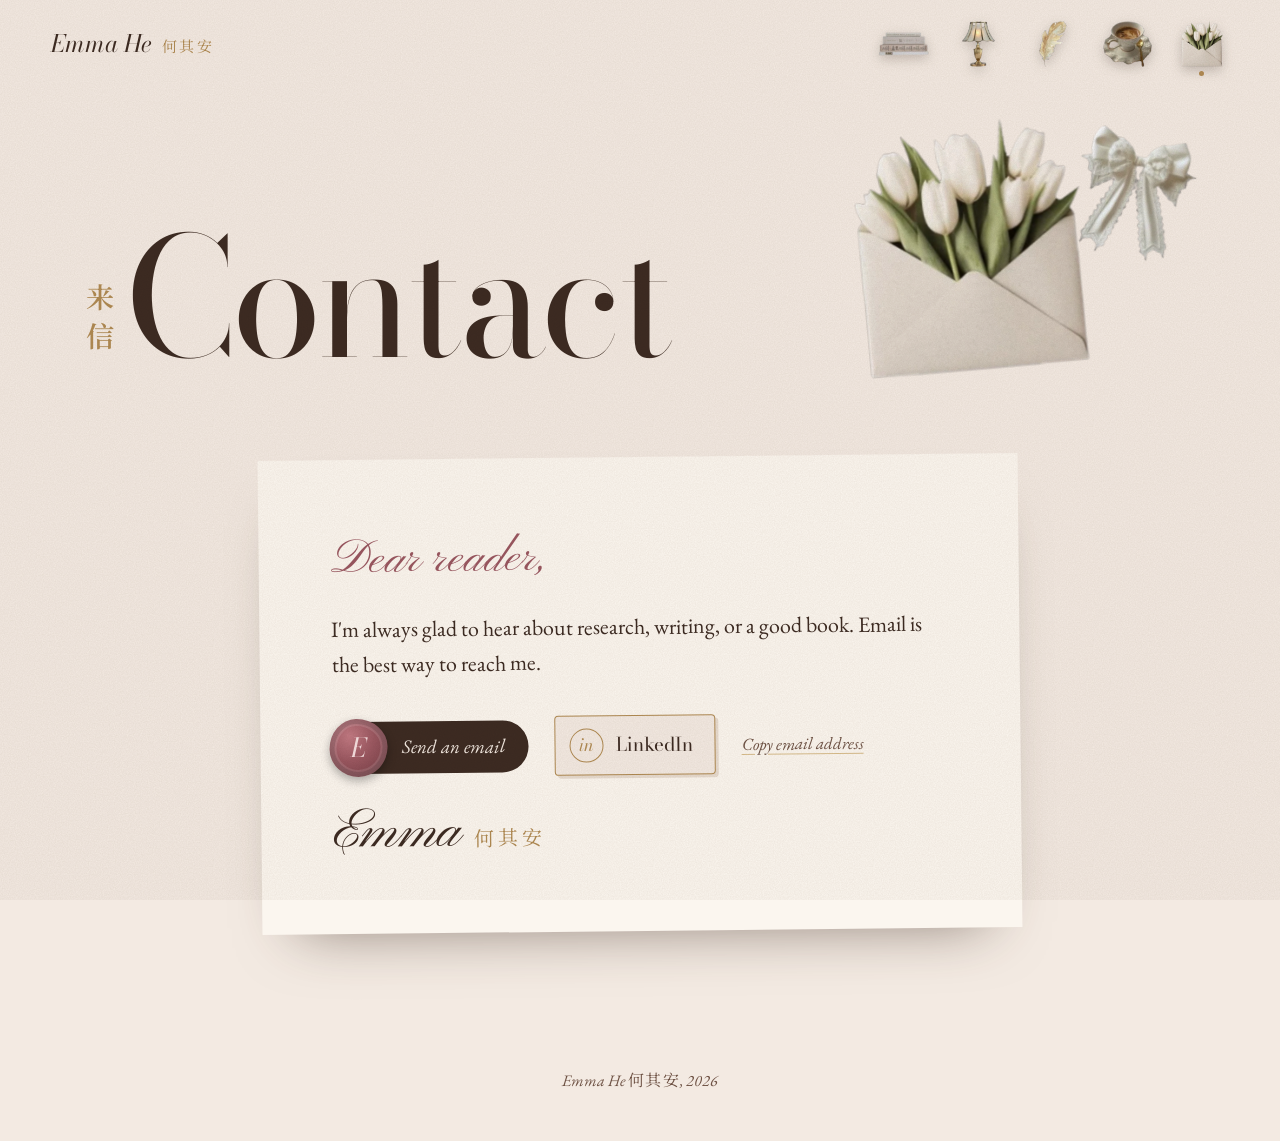
==== contact.html @ 2e572249 "Redesign site as an editorial issue with a built-in layout studio The cover is a still life of cut-o" ====
<!doctype html>
<html lang="en">
<head>
  <meta charset="utf-8">
  <meta name="viewport" content="width=device-width, initial-scale=1">
  <title>Contact, Emma He 何其安</title>
  <meta name="description" content="How to reach Emma He.">
  <link rel="icon" href="assets/favicon.svg" type="image/svg+xml">
  <link rel="preconnect" href="https://fonts.googleapis.com">
  <link rel="preconnect" href="https://fonts.gstatic.com" crossorigin>
  <link rel="stylesheet" href="https://fonts.googleapis.com/css2?family=Bodoni+Moda:ital,opsz,wght@0,6..96,400..700;1,6..96,400..700&family=EB+Garamond:ital,wght@0,400..600;1,400..600&family=Noto+Serif+SC:wght@400;600&family=Pinyon+Script&display=swap">
  <link rel="stylesheet" href="css/site.css">
</head>
<body data-page="contact">
  <div class="veil" aria-hidden="true"></div>
  <header class="spine"></header>
  <div class="masthead"><div id="stage"></div></div>
  
  <main class="sheet" id="content"></main>
  <footer class="site-foot"></footer>
  <script src="js/vendor/gsap.min.js"></script>
  <script src="js/vendor/SplitText.min.js"></script>
  <script src="js/vendor/DrawSVGPlugin.min.js"></script>
  <script src="js/store.js"></script>
  <script src="js/stage.js"></script>
  <script src="js/site.js"></script>
</body>
</html>
---- css/site.css ----
/* Emma He 何其安: site styles.
   Palette: velvet cocoa cover, pearl pages, with blush and sage borrowed
   from the pink-and-green references, and gilt for the fine details. */

:root {
  --velvet: #2b1e18;
  --velvet-2: #3a2a21;
  --walnut: #3d2b22;
  --cocoa: #6e5244;
  --pearl: #f3eae2;
  --paper: #fbf6ef;
  --linen: #e7dbcf;
  --blush: #e9cdc7;
  --rosewood: #9a5760;
  --sage: #c6c8a3;
  --olive: #5c5a34;
  --gilt: #b08a52;
  --gilt-soft: #d8bd8c;
  --on-dark: #f1e6da;

  --display: "Bodoni Moda", "Noto Serif SC", Didot, "Times New Roman", serif;
  --text: "EB Garamond", "Noto Serif SC", Garamond, Georgia, serif;
  --script: "Pinyon Script", "EB Garamond", cursive;
  --zh: "Noto Serif SC", "Songti SC", serif;

  --ease: cubic-bezier(0.22, 1, 0.36, 1);
  --gutter: clamp(16px, 4vw, 56px);
  --grain: url("data:image/svg+xml,%3Csvg xmlns='http://www.w3.org/2000/svg' width='220' height='220'%3E%3Cfilter id='n'%3E%3CfeTurbulence type='fractalNoise' baseFrequency='.85' numOctaves='3' stitchTiles='stitch'/%3E%3CfeColorMatrix values='0 0 0 0 .25 0 0 0 0 .17 0 0 0 0 .12 0 0 0 .55 0'/%3E%3C/filter%3E%3Crect width='100%25' height='100%25' filter='url(%23n)'/%3E%3C/svg%3E");
}

*,
*::before,
*::after {
  box-sizing: border-box;
}

html {
  -webkit-text-size-adjust: 100%;
}

body {
  margin: 0;
  background: var(--pearl);
  color: var(--walnut);
  font-family: var(--text);
  font-size: 19px;
  line-height: 1.6;
  overflow-x: clip;
  -webkit-font-smoothing: antialiased;
}

/* paper grain over everything */
body::after {
  content: "";
  position: fixed;
  inset: 0;
  background-image: var(--grain);
  opacity: 0.22;
  mix-blend-mode: multiply;
  pointer-events: none;
  z-index: 90;
}

a {
  color: inherit;
}

img {
  max-width: 100%;
}

:focus-visible {
  outline: 2px solid var(--gilt);
  outline-offset: 4px;
  border-radius: 4px;
}

.visually-hidden {
  position: absolute;
  width: 1px;
  height: 1px;
  overflow: hidden;
  clip-path: inset(50%);
  white-space: nowrap;
}

/* ---------- page veil (transitions between pages) ---------- */
.veil {
  position: fixed;
  inset: 0;
  z-index: 100;
  background: var(--pearl);
  pointer-events: none;
  animation: veil-lift 0.7s var(--ease) 0.05s both;
}

.page-cover .veil {
  background: var(--velvet);
}

.veil.is-leaving {
  animation: none;
  opacity: 1;
  transition: opacity 0.38s ease;
}

.veil.is-leaving.is-hidden {
  opacity: 0;
}

@keyframes veil-lift {
  from {
    opacity: 1;
  }
  to {
    opacity: 0;
  }
}

/* ---------- the stage (collage) ---------- */
.stage {
  position: relative;
  width: 100%;
  container-type: inline-size;
  font-family: var(--text);
  line-height: 1.6;
}

.stage .bd {
  position: absolute;
  inset: 0;
  pointer-events: none;
}

.stage .el {
  position: absolute;
  display: block;
  text-decoration: none;
  -webkit-tap-highlight-color: transparent;
}

.stage .el-inner {
  display: block;
  will-change: transform;
}

.stage .el img {
  display: block;
  width: 100%;
  height: auto;
  user-select: none;
  -webkit-user-drag: none;
  will-change: transform, filter;
}

.stage .el.is-link {
  cursor: pointer;
}

.stage .el.is-link:focus-visible {
  outline: none;
}

.stage .el.is-link:focus-visible img {
  outline: 1px dashed var(--gilt-soft);
  outline-offset: 6px;
}

/* cover backdrop */
.stage-cover {
  overflow: hidden;
}

.bd-cover .bd-issue {
  position: absolute;
  top: 3.6cqw;
  left: 5.6cqw;
  margin: 0;
  font-style: italic;
  font-size: 1.45cqw;
  color: var(--gilt-soft);
}

.bd-cover .bd-name {
  position: absolute;
  top: 5.2cqw;
  left: 4.4cqw;
  margin: 0;
  font-family: var(--display);
  font-style: italic;
  font-weight: 400;
  font-size: 18.5cqw;
  line-height: 0.92;
  letter-spacing: -0.025em;
  color: var(--on-dark);
  white-space: nowrap;
}

.bd-cover .bd-zh {
  position: absolute;
  top: 4.4cqw;
  right: 5cqw;
  margin: 0;
  writing-mode: vertical-rl;
  font-family: var(--zh);
  font-weight: 600;
  font-size: 4.6cqw;
  letter-spacing: 0.3em;
  color: var(--gilt);
}

.bd-cover .bd-tagline {
  position: absolute;
  left: 5.6cqw;
  bottom: 3.6cqw;
  width: 24cqw;
  margin: 0;
  font-style: italic;
  font-size: 1.55cqw;
  line-height: 1.45;
  color: var(--linen);
  opacity: 0.85;
}

/* on a phone the cover is small; the list below carries the words */
@container (max-width: 560px) {
  .bd-cover .bd-issue,
  .bd-cover .bd-tagline {
    display: none;
  }
}

/* inner-page masthead backdrop */
.bd-title .bd-heading {
  position: absolute;
  left: 6.4cqw;
  bottom: 3.4cqw;
  margin: 0;
  font-family: var(--display);
  font-weight: 400;
  line-height: 0.86;
  letter-spacing: -0.03em;
  color: var(--walnut);
  white-space: nowrap;
}

.bd-title .bd-zh {
  position: absolute;
  left: 2.2cqw;
  bottom: 4.2cqw;
  margin: 0;
  writing-mode: vertical-rl;
  font-family: var(--zh);
  font-weight: 600;
  font-size: 2.4cqw;
  letter-spacing: 0.35em;
  color: var(--gilt);
}

/* ---------- cover page ---------- */
.page-cover {
  background-color: var(--velvet);
  background-image: radial-gradient(ellipse at 50% 38%, var(--velvet-2), var(--velvet) 70%),
    repeating-linear-gradient(90deg, rgba(255, 240, 220, 0.018) 0 1px, transparent 1px 4px),
    repeating-linear-gradient(0deg, rgba(0, 0, 0, 0.05) 0 1px, transparent 1px 3px);
  background-blend-mode: normal, overlay, multiply;
  color: var(--on-dark);
  min-height: 100vh;
}

.page-cover::after {
  mix-blend-mode: soft-light;
  opacity: 0.5;
}

.cover {
  min-height: 100vh;
  min-height: 100svh;
  display: grid;
  place-items: center;
  padding: 2vh 0;
}

.cover-stage {
  width: min(100vw, 156vh);
}

.candle,
.vignette {
  position: fixed;
  inset: 0;
  pointer-events: none;
  z-index: 5;
}

.candle {
  background: radial-gradient(
    circle at var(--mx, 50%) var(--my, 45%),
    rgba(255, 210, 150, 0.16),
    rgba(255, 200, 140, 0.05) 16vmax,
    transparent 34vmax
  );
  mix-blend-mode: screen;
}

.vignette {
  background: radial-gradient(ellipse at center, transparent 55%, rgba(12, 7, 5, 0.6) 100%);
}

/* hover inscription under a cover object */
.tag {
  position: absolute;
  z-index: 20;
  pointer-events: none;
  transform: translateX(-50%);
  text-align: center;
  white-space: nowrap;
  color: var(--on-dark);
  visibility: hidden;
}

.tag.is-above {
  transform: translate(-50%, -100%);
}

.tag-flourish {
  display: block;
  width: 13cqw;
  height: 1.6cqw;
  margin: 0 auto -0.6cqw;
  overflow: visible;
}

.tag-flourish path {
  fill: none;
  stroke: var(--gilt-soft);
  stroke-width: 1.2;
  stroke-linecap: round;
}

.tag-name {
  display: block;
  font-family: var(--script);
  font-size: 3.7cqw;
  line-height: 1.3;
  padding: 0 1cqw;
}

.tag-hint {
  display: block;
  margin-top: -0.3cqw;
  font-style: italic;
  font-size: 1.2cqw;
  color: var(--gilt-soft);
}

.tag-spark {
  position: absolute;
  width: 1.2cqw;
  height: 1.2cqw;
  right: -0.4cqw;
  top: 0.2cqw;
  fill: var(--gilt-soft);
}

/* hover extras that belong to particular objects */
.fx-steam {
  position: absolute;
  left: 22%;
  bottom: 72%;
  width: 46%;
  height: 70%;
  overflow: visible;
  pointer-events: none;
}

.fx-steam path {
  opacity: 0;
  fill: none;
  stroke: rgba(255, 245, 230, 0.55);
  stroke-width: 3;
  stroke-linecap: round;
  filter: blur(1.5px);
}

.fx-glow {
  position: absolute;
  left: -40%;
  top: -30%;
  width: 180%;
  aspect-ratio: 1;
  border-radius: 50%;
  background: radial-gradient(circle, rgba(255, 214, 150, 0.5), rgba(255, 200, 130, 0.12) 35%, transparent 62%);
  mix-blend-mode: screen;
  opacity: 0;
  pointer-events: none;
}

/* small screens and touch: a plain list of the same objects */
.contents {
  display: none;
  width: 100%;
  padding: 0 var(--gutter) 40px;
  position: relative;
  z-index: 6;
}

.contents a {
  display: grid;
  grid-template-columns: 64px 1fr;
  align-items: center;
  gap: 16px;
  padding: 12px 0;
  border-top: 1px solid rgba(216, 189, 140, 0.25);
  text-decoration: none;
}

.contents a:last-child {
  border-bottom: 1px solid rgba(216, 189, 140, 0.25);
}

.contents img {
  width: 64px;
  height: 56px;
  object-fit: contain;
}

.contents .c-name {
  display: block;
  font-family: var(--script);
  font-size: 34px;
  line-height: 1.1;
}

.contents .c-hint {
  display: block;
  font-style: italic;
  font-size: 16px;
  color: var(--gilt-soft);
}

@media (max-width: 720px), (hover: none) {
  .contents {
    display: block;
  }
  .cover {
    place-items: start center;
    padding-top: 4vh;
  }
  .cover-stage .tag {
    display: none;
  }
}

/* ---------- inner pages ---------- */
.spine {
  display: flex;
  align-items: center;
  justify-content: space-between;
  gap: 16px;
  padding: 18px var(--gutter) 0;
  position: relative;
  z-index: 10;
}

.spine-home {
  display: flex;
  align-items: baseline;
  gap: 10px;
  text-decoration: none;
}

.spine-home .en {
  font-family: var(--display);
  font-style: italic;
  font-size: 24px;
}

.spine-home .zh {
  font-family: var(--zh);
  font-size: 15px;
  letter-spacing: 0.15em;
  color: var(--gilt);
}

.spine-nav {
  display: flex;
  align-items: flex-end;
  gap: clamp(6px, 1.6vw, 22px);
}

.spine-nav a {
  position: relative;
  display: grid;
  place-items: center;
  width: 54px;
  height: 52px;
  text-decoration: none;
}

.spine-nav img {
  max-width: 50px;
  max-height: 46px;
  object-fit: contain;
  filter: drop-shadow(0 4px 6px rgba(61, 43, 34, 0.25));
  transition: transform 0.45s var(--ease);
}

.spine-nav a:hover img,
.spine-nav a:focus-visible img {
  transform: translateY(-5px) rotate(-4deg) scale(1.08);
}

.spine-nav .lbl {
  position: absolute;
  top: 100%;
  left: 50%;
  translate: -50% 0;
  font-family: var(--script);
  font-size: 24px;
  line-height: 1;
  white-space: nowrap;
  color: var(--rosewood);
  clip-path: inset(0 100% 0 0);
  transition: clip-path 0.5s var(--ease);
  pointer-events: none;
}

.spine-nav a:hover .lbl,
.spine-nav a:focus-visible .lbl {
  clip-path: inset(0 0 0 0);
}

.spine-nav a[aria-current="page"]::after {
  content: "";
  position: absolute;
  bottom: -6px;
  width: 5px;
  height: 5px;
  border-radius: 50%;
  background: var(--gilt);
}

.masthead {
  max-width: 1500px;
  margin: 0 auto;
  padding: 0 var(--gutter);
}

.dek {
  max-width: 1100px;
  margin: 8px auto 0;
  padding: 0 var(--gutter);
  font-style: italic;
  font-size: 22px;
  color: var(--cocoa);
}

.sheet {
  max-width: 1100px;
  margin: 0 auto;
  padding: 48px var(--gutter) 96px;
}

.site-foot {
  padding: 40px var(--gutter) 48px;
  text-align: center;
  font-style: italic;
  font-size: 16px;
  color: var(--cocoa);
}

.site-foot .zh {
  font-family: var(--zh);
  font-style: normal;
  letter-spacing: 0.1em;
}

.page-cover .site-foot {
  display: none;
}

/* shared buttons */
.pill {
  display: inline-flex;
  align-items: center;
  gap: 10px;
  padding: 10px 22px 11px;
  border: 1px solid currentColor;
  border-radius: 999px;
  font: italic 17px/1 var(--text);
  color: var(--walnut);
  text-decoration: none;
  background: transparent;
  cursor: pointer;
  transition: background 0.3s, color 0.3s;
}

.pill:hover {
  background: var(--walnut);
  color: var(--pearl);
}

/* ---------- notes: a ring-bound diary ---------- */
.diary {
  display: grid;
  grid-template-columns: 230px minmax(0, 1fr);
  gap: clamp(24px, 5vw, 64px);
  align-items: start;
}

.diary-index {
  position: sticky;
  top: 24px;
  margin: 0;
  padding: 0;
  list-style: none;
}

.diary-index button {
  display: block;
  width: 100%;
  padding: 10px 0 12px 16px;
  border: 0;
  border-left: 1px solid var(--linen);
  background: none;
  text-align: left;
  font: inherit;
  color: var(--cocoa);
  cursor: pointer;
  transition: border-color 0.3s, color 0.3s;
}

.diary-index button[aria-current="true"] {
  border-left: 2px solid var(--gilt);
  color: var(--walnut);
}

.diary-index .d-date {
  display: block;
  font-family: var(--script);
  font-size: 24px;
  line-height: 1.1;
  color: var(--rosewood);
}

.diary-index .d-title {
  display: block;
  font-size: 17px;
  line-height: 1.3;
}

.diary-page {
  position: relative;
  padding: 72px clamp(24px, 6vw, 72px) 56px;
  background-color: var(--paper);
  border-radius: 6px;
  box-shadow: 0 1px 0 rgba(61, 43, 34, 0.06), 0 22px 44px -26px rgba(61, 43, 34, 0.45);
  transform-origin: 50% 0;
}

.rings {
  position: absolute;
  top: -22px;
  left: 6%;
  right: 6%;
  display: flex;
  justify-content: space-between;
  pointer-events: none;
}

.ring {
  position: relative;
  width: 14px;
  height: 48px;
}

.ring::before {
  content: "";
  position: absolute;
  left: 2px;
  bottom: 2px;
  width: 10px;
  height: 10px;
  border-radius: 50%;
  background: var(--velvet);
  opacity: 0.75;
}

.ring::after {
  content: "";
  position: absolute;
  inset: 0 0 6px;
  border-radius: 8px;
  border: 3px solid #cfc6bb;
  border-bottom-color: transparent;
  background: none;
  box-shadow: inset 1px 0 0 #fff, 1px 1px 2px rgba(61, 43, 34, 0.35);
}

.entry-date {
  margin: 0;
  font-family: var(--script);
  font-size: 34px;
  line-height: 1.2;
  color: var(--rosewood);
}

.entry-title {
  margin: 4px 0 4px;
  font-family: var(--display);
  font-weight: 400;
  font-size: clamp(32px, 4.4vw, 52px);
  line-height: 1.05;
  letter-spacing: -0.015em;
}

.entry-aside {
  margin: 0 0 28px;
  font-style: italic;
  color: var(--cocoa);
}

/* ruled paper: one rule per line of text */
.entry-body {
  max-width: 62ch;
  font-size: 20px;
  line-height: 1.65em;
  background-image: repeating-linear-gradient(
    to bottom,
    transparent 0 calc(1.65em - 1px),
    rgba(154, 87, 96, 0.16) calc(1.65em - 1px) 1.65em
  );
}

.entry-body p {
  margin: 0 0 1.65em;
}

.entry-nav {
  display: flex;
  justify-content: space-between;
  gap: 16px;
  margin-top: 16px;
}

.entry-nav button {
  border: 0;
  background: none;
  padding: 4px 0;
  font: italic 17px var(--text);
  color: var(--cocoa);
  cursor: pointer;
  text-decoration: underline;
  text-decoration-color: var(--gilt-soft);
  text-underline-offset: 4px;
}

.entry-nav button:disabled {
  visibility: hidden;
}

/* ---------- recs: a folder with tabs ---------- */
.folder-tabs {
  display: flex;
  gap: 6px;
  padding-left: clamp(8px, 3vw, 28px);
  overflow-x: auto;
  scrollbar-width: none;
}

.folder-tabs button {
  flex: none;
  display: flex;
  align-items: baseline;
  gap: 8px;
  padding: 12px 22px 14px;
  border: 0;
  border-radius: 16px 16px 0 0;
  background: var(--tab, var(--linen));
  font: 400 19px var(--display);
  color: var(--walnut);
  cursor: pointer;
  transform: translateY(6px);
  filter: saturate(0.7) brightness(0.96);
  transition: transform 0.35s var(--ease), filter 0.35s;
}

.folder-tabs button .zh {
  font-family: var(--zh);
  font-size: 14px;
  color: var(--rosewood);
}

.folder-tabs button[aria-selected="true"] {
  transform: none;
  filter: none;
}

.folder-panel {
  position: relative;
  padding: clamp(24px, 5vw, 56px);
  border-radius: 0 18px 18px 18px;
  background: var(--tab, var(--linen));
  min-height: 420px;
}

.tab-books {
  --tab: var(--blush);
}
.tab-music {
  --tab: var(--sage);
}
.tab-reads {
  --tab: var(--linen);
}
.tab-restaurants {
  --tab: #dcc3b5;
}

/* books: spines on a shelf */
.shelf {
  display: flex;
  align-items: flex-end;
  gap: 5px;
  min-height: 330px;
  padding: 0 4%;
  border-bottom: 14px solid var(--walnut);
  overflow-x: auto;
  scrollbar-width: thin;
}

.book {
  flex: none;
  width: var(--w, 58px);
  height: var(--h, 260px);
  padding: 16px 0;
  border: 0;
  border-radius: 3px 3px 0 0;
  background: var(--c, var(--walnut));
  color: var(--t, var(--pearl));
  writing-mode: vertical-rl;
  font: 400 17px/1.1 var(--display);
  text-align: start;
  cursor: pointer;
  box-shadow: inset 4px 0 0 rgba(255, 255, 255, 0.12), inset -6px 0 10px rgba(0, 0, 0, 0.16);
  transition: transform 0.45s var(--ease);
  overflow: hidden;
}

.book:hover,
.book[aria-pressed="true"] {
  transform: translateY(-22px);
}

.book .bk-author {
  font-family: var(--text);
  font-style: italic;
  font-size: 13px;
  opacity: 0.8;
  margin-top: 12px;
}

.book-card {
  margin-top: 32px;
  max-width: 640px;
}

.book-card h3,
.rec-title {
  margin: 0;
  font: 400 clamp(26px, 3vw, 34px) / 1.1 var(--display);
}

.byline {
  margin: 4px 0 12px;
  font-style: italic;
  color: var(--cocoa);
}

/* music: a record and its tracklist */
.record {
  display: grid;
  grid-template-columns: minmax(180px, 300px) 1fr;
  gap: clamp(24px, 5vw, 64px);
  align-items: center;
}

.vinyl {
  aspect-ratio: 1;
  border-radius: 50%;
  background: radial-gradient(circle, var(--rosewood) 0 16%, #1b1310 16.5% 17.5%, transparent 18%),
    repeating-radial-gradient(circle, #241914 0 2px, #2e211b 2px 4px);
  box-shadow: 0 20px 40px -20px rgba(0, 0, 0, 0.6);
  position: relative;
}

.vinyl::before {
  content: "何";
  position: absolute;
  inset: 0;
  display: grid;
  place-items: center;
  font-family: var(--zh);
  font-size: clamp(16px, 2vw, 22px);
  color: var(--pearl);
}

.vinyl::after {
  content: "";
  position: absolute;
  inset: 0;
  border-radius: 50%;
  background: conic-gradient(from 30deg, transparent 0 10%, rgba(255, 255, 255, 0.1) 14%, transparent 20% 60%, rgba(255, 255, 255, 0.08) 64%, transparent 70%);
}

.vinyl.is-spinning {
  animation: spin 3.2s linear infinite;
}

@keyframes spin {
  to {
    rotate: 360deg;
  }
}

.tracks {
  margin: 0;
  padding: 0;
  list-style: none;
  counter-reset: track;
}

.tracks li {
  counter-increment: track;
  display: grid;
  grid-template-columns: 40px 1fr;
  gap: 4px 12px;
  padding: 16px 0;
  border-top: 1px solid rgba(61, 43, 34, 0.18);
}

.tracks li::before {
  content: counter(track);
  font-style: italic;
  color: var(--olive);
  padding-top: 4px;
}

.tracks .t-title {
  font: 400 24px/1.15 var(--display);
}

.tracks .t-artist {
  font-style: italic;
  color: var(--cocoa);
}

.tracks .t-note {
  grid-column: 2;
  font-size: 17px;
}

/* online reads: clippings */
.clippings {
  display: grid;
  grid-template-columns: repeat(auto-fill, minmax(260px, 1fr));
  gap: 36px 28px;
  padding-top: 12px;
}

.clip {
  position: relative;
  display: block;
  padding: 30px 26px 26px;
  background: var(--paper);
  box-shadow: 0 16px 30px -22px rgba(61, 43, 34, 0.6);
  text-decoration: none;
  transform: rotate(var(--r, -1deg));
  transition: transform 0.45s var(--ease);
}

.clip::before {
  content: "";
  position: absolute;
  top: -12px;
  left: 50%;
  width: 92px;
  height: 26px;
  translate: -50% 0;
  rotate: -3deg;
  background: rgba(198, 200, 163, 0.75);
  box-shadow: 0 1px 2px rgba(0, 0, 0, 0.08);
}

a.clip:hover,
a.clip:focus-visible {
  transform: rotate(0deg) translateY(-4px);
}

.clip .rec-title {
  font-size: 26px;
}

/* restaurants: a menu card */
.menu {
  max-width: 640px;
  margin: 0 auto;
  padding: 40px clamp(20px, 5vw, 56px) 48px;
  background: var(--paper);
  outline: 1px solid var(--gilt);
  outline-offset: -12px;
  box-shadow: 0 20px 40px -26px rgba(61, 43, 34, 0.6);
}

.menu-head {
  margin: 0 0 16px;
  text-align: center;
  font-family: var(--script);
  font-weight: 400;
  font-size: 64px;
  line-height: 1.1;
  color: var(--rosewood);
}

.dish {
  padding: 16px 0;
}

.dish-line {
  display: flex;
  align-items: baseline;
  gap: 10px;
}

.dish-name {
  font: 400 22px/1.2 var(--display);
}

.dish-line .leader {
  flex: 1;
  border-bottom: 1px dotted var(--cocoa);
  translate: 0 -5px;
}

.dish-city {
  font-style: italic;
}

.dish-order {
  margin: 2px 0 0;
  font-style: italic;
  color: var(--rosewood);
}

.dish-note {
  margin: 2px 0 0;
  font-size: 17px;
}

.rec-link {
  font-style: italic;
  font-size: 16px;
  color: var(--cocoa);
  text-decoration-color: var(--gilt-soft);
  text-underline-offset: 4px;
}

/* ---------- projects ---------- */
.specimens {
  display: grid;
  gap: clamp(64px, 10vw, 120px);
}

.specimen {
  display: grid;
  grid-template-columns: 5fr 7fr;
  gap: clamp(28px, 6vw, 80px);
  align-items: center;
}

.specimen:nth-child(even) {
  grid-template-columns: 7fr 5fr;
}

.specimen:nth-child(even) .polaroid {
  order: 2;
  --tilt: 2.4deg;
}

.polaroid {
  position: relative;
  padding: 16px 16px 60px;
  background: var(--paper);
  box-shadow: 0 24px 40px -26px rgba(61, 43, 34, 0.6);
  transform: rotate(var(--tilt, -2.4deg));
  transition: transform 0.6s var(--ease);
}

.polaroid:hover {
  transform: rotate(0deg) scale(1.02);
}

.polaroid::before {
  content: "";
  position: absolute;
  top: -14px;
  left: 50%;
  width: 110px;
  height: 30px;
  translate: -50% 0;
  rotate: 4deg;
  background: rgba(61, 43, 34, 0.82);
  z-index: 1;
}

.polaroid .ph {
  display: grid;
  place-items: center;
  aspect-ratio: 4 / 5;
  background: var(--ph, var(--blush));
  overflow: hidden;
}

.specimen:nth-child(even) .ph {
  --ph: var(--sage);
}

.polaroid .ph img {
  width: 64%;
  max-height: 80%;
  object-fit: contain;
  filter: drop-shadow(0 14px 16px rgba(61, 43, 34, 0.35));
}

.polaroid .cap {
  position: absolute;
  left: 0;
  right: 0;
  bottom: 14px;
  text-align: center;
  font-family: var(--script);
  font-size: 28px;
  color: var(--walnut);
}

.specimen .meta {
  margin: 0 0 6px;
  font-style: italic;
  color: var(--cocoa);
}

.specimen h2 {
  margin: 0 0 18px;
  font: 400 clamp(32px, 4vw, 48px) / 1.05 var(--display);
  letter-spacing: -0.015em;
}

.specimen .abstract {
  margin: 0 0 24px;
  max-width: 56ch;
  font-size: 20px;
}

/* ---------- publications ---------- */
.empty {
  max-width: 620px;
  margin: 24px auto;
  text-align: center;
}

.empty .script {
  margin: 0;
  font-family: var(--script);
  font-size: clamp(56px, 9vw, 92px);
  line-height: 1.1;
  color: var(--rosewood);
}

.empty p {
  font-size: 21px;
}

.pub-list {
  margin: 0;
  padding: 0;
  list-style: none;
}

.pub-list li {
  display: grid;
  grid-template-columns: 90px 1fr auto;
  gap: 8px 24px;
  align-items: baseline;
  padding: 26px 0;
  border-top: 1px solid rgba(61, 43, 34, 0.18);
}

.pub-year {
  font-style: italic;
  color: var(--gilt);
}

.pub-title {
  margin: 0;
  font: 400 26px/1.15 var(--display);
}

.pub-venue {
  margin: 4px 0 0;
  font-style: italic;
  color: var(--cocoa);
}

/* ---------- contact: a letter ---------- */
.letter {
  position: relative;
  max-width: 760px;
  margin: 0 auto;
  padding: clamp(32px, 7vw, 72px);
  background: var(--paper);
  box-shadow: 0 30px 60px -36px rgba(61, 43, 34, 0.6);
  transform: rotate(-0.6deg);
}

.letter .salute {
  margin: 0 0 12px;
  font-family: var(--script);
  font-size: 48px;
  line-height: 1.2;
  color: var(--rosewood);
}

.letter .note {
  font-size: 22px;
}

.letter-actions {
  display: flex;
  flex-wrap: wrap;
  align-items: center;
  gap: 18px 26px;
  margin: 36px 0 28px;
}

.seal-btn {
  display: inline-flex;
  align-items: center;
  gap: 14px;
  padding: 0 24px 0 0;
  border: 0;
  border-radius: 999px;
  background: var(--walnut);
  color: var(--pearl);
  font: italic 19px/1 var(--text);
  text-decoration: none;
  cursor: pointer;
  transition: background 0.3s;
}

.seal-btn:hover {
  background: var(--rosewood);
}

.seal {
  display: grid;
  place-items: center;
  width: 58px;
  height: 58px;
  margin: -3px 0 -3px -3px;
  border-radius: 46% 54% 50% 50% / 52% 48% 52% 48%;
  background: radial-gradient(circle at 35% 30%, #c27a83, var(--rosewood) 45%, #6f3a41);
  box-shadow: inset 0 0 0 5px rgba(0, 0, 0, 0.12), inset 0 0 0 7px rgba(255, 255, 255, 0.12), 0 4px 10px rgba(0, 0, 0, 0.3);
  font: italic 26px/1 var(--display);
  color: #f6dfe0;
  transition: transform 0.5s var(--ease);
}

.seal-btn:hover .seal {
  transform: rotate(-18deg) scale(0.94);
}

.card-btn {
  display: inline-flex;
  align-items: center;
  gap: 12px;
  padding: 12px 22px 12px 14px;
  border: 1px solid var(--gilt);
  border-radius: 4px;
  background: var(--pearl);
  color: var(--walnut);
  font: 400 19px/1 var(--display);
  text-decoration: none;
  box-shadow: 3px 3px 0 var(--linen);
  transition: transform 0.45s var(--ease), box-shadow 0.45s var(--ease);
}

.card-btn .mono {
  display: grid;
  place-items: center;
  width: 34px;
  height: 34px;
  border-radius: 50%;
  border: 1px solid var(--gilt);
  font: italic 17px/1 var(--display);
  color: var(--gilt);
}

.card-btn:hover {
  transform: translate(-2px, -3px) rotate(-1.5deg);
  box-shadow: 7px 8px 0 var(--linen);
}

.text-btn {
  border: 0;
  background: none;
  padding: 0;
  font: italic 17px var(--text);
  color: var(--cocoa);
  text-decoration: underline;
  text-decoration-color: var(--gilt-soft);
  text-underline-offset: 4px;
  cursor: pointer;
}

.signature {
  margin: 8px 0 0;
  font-family: var(--script);
  font-size: 56px;
  line-height: 1;
}

.signature .zh {
  font-family: var(--zh);
  font-size: 20px;
  letter-spacing: 0.2em;
  color: var(--gilt);
  margin-left: 14px;
}

.toast {
  position: fixed;
  left: 50%;
  bottom: 32px;
  translate: -50% 0;
  padding: 10px 22px;
  border-radius: 999px;
  background: var(--walnut);
  color: var(--pearl);
  font-style: italic;
  z-index: 95;
  opacity: 0;
  transition: opacity 0.3s;
  pointer-events: none;
}

.toast.is-on {
  opacity: 1;
}

/* custom collage pages */
.custom-title {
  max-width: 1500px;
  margin: 24px auto 0;
  padding: 0 var(--gutter);
  font: 400 clamp(36px, 6vw, 72px) / 1 var(--display);
}

.custom-stage {
  max-width: 1500px;
  margin: 16px auto 0;
  padding: 0 var(--gutter);
}

/* preview badge */
.preview-badge {
  position: fixed;
  left: 16px;
  bottom: 16px;
  z-index: 96;
  padding: 8px 16px;
  border-radius: 999px;
  background: var(--rosewood);
  color: var(--pearl);
  font: italic 15px var(--text);
  box-shadow: 0 6px 18px rgba(0, 0, 0, 0.2);
}

.load-error {
  max-width: 640px;
  margin: 20vh auto;
  padding: 0 var(--gutter);
  text-align: center;
}

/* ---------- small screens ---------- */
@media (max-width: 720px) {
  body {
    font-size: 18px;
  }
  .spine {
    flex-direction: column;
    align-items: flex-start;
  }
  .spine-nav {
    width: 100%;
    justify-content: space-between;
    padding-bottom: 20px;
  }
  .spine-nav .lbl {
    clip-path: none;
    font-size: 18px;
  }
  .diary {
    grid-template-columns: 1fr;
  }
  .diary-index {
    position: static;
    display: flex;
    gap: 4px;
    overflow-x: auto;
    padding-bottom: 6px;
  }
  .diary-index button {
    width: auto;
    min-width: 150px;
    border-left: 0;
    border-bottom: 1px solid var(--linen);
    padding: 8px 12px;
  }
  .diary-index button[aria-current="true"] {
    border-left: 0;
    border-bottom: 2px solid var(--gilt);
  }
  .record,
  .specimen,
  .specimen:nth-child(even) {
    grid-template-columns: 1fr;
  }
  .record .vinyl {
    width: 60%;
    margin: 0 auto;
  }
  .specimen:nth-child(even) .polaroid {
    order: 0;
  }
  .polaroid {
    width: 82%;
    margin: 0 auto;
  }
  .pub-list li {
    grid-template-columns: 1fr;
  }
}

@media (prefers-reduced-motion: reduce) {
  *,
  *::before,
  *::after {
    animation-duration: 0.01ms !important;
    animation-iteration-count: 1 !important;
    transition-duration: 0.01ms !important;
  }
  .candle {
    display: none;
  }
}
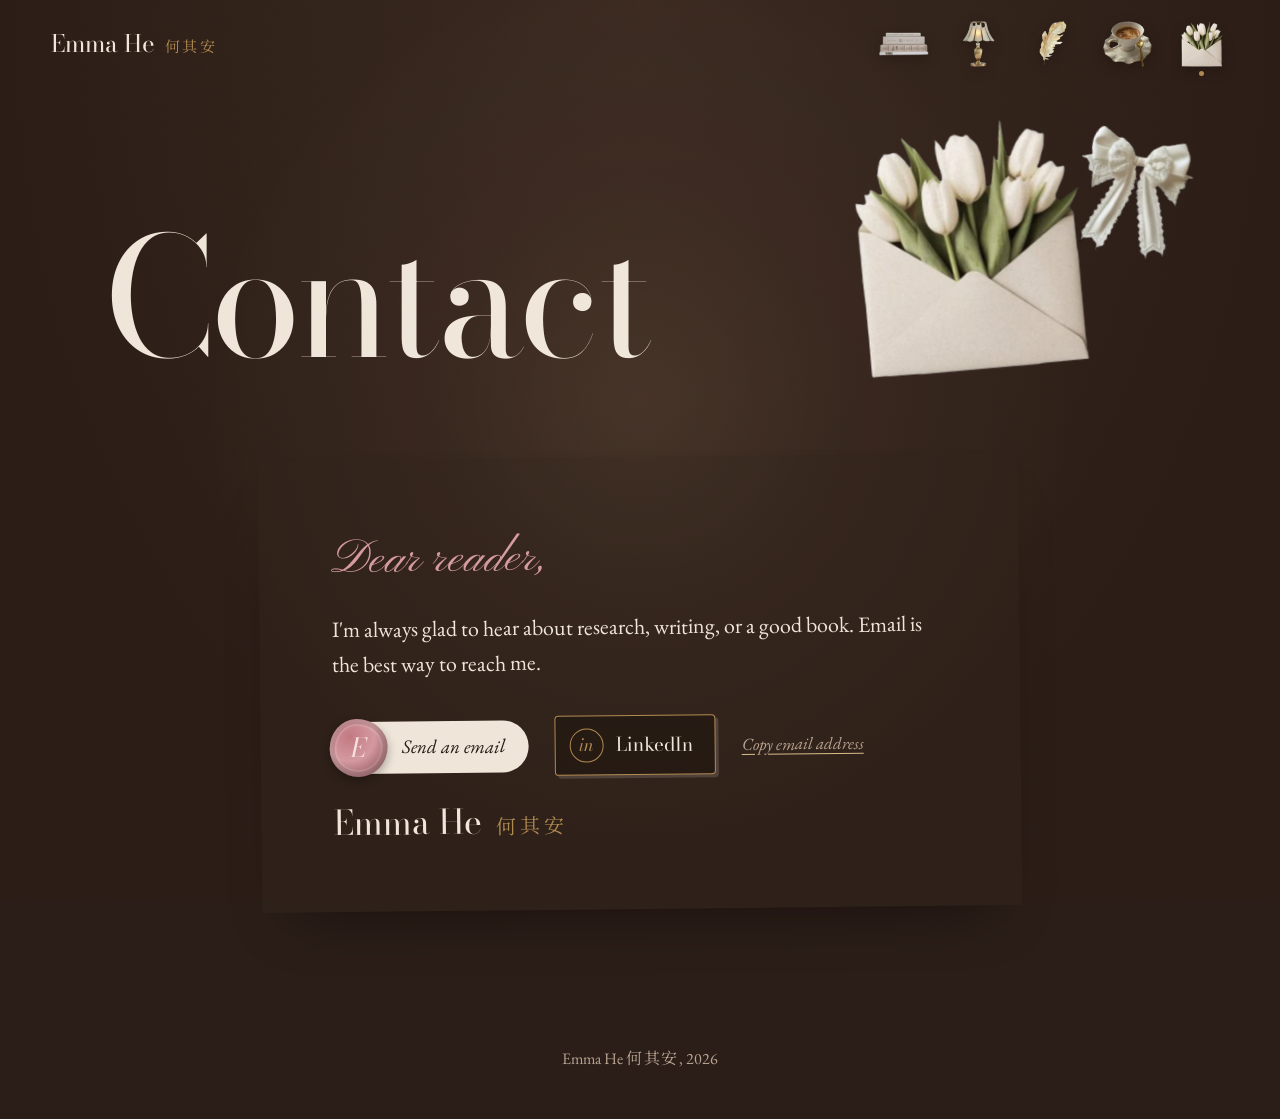
==== commit 04470cd6: "Dark pages throughout, upright name, LinkedIn link - Every page now sits on the dark velvet backgrou" ====
--- a/contact.html
+++ b/contact.html
@@ -18,6 +18,7 @@
   
   <main class="sheet" id="content"></main>
   <footer class="site-foot"></footer>
+  <div class="candle" aria-hidden="true"></div>
   <script src="js/vendor/gsap.min.js"></script>
   <script src="js/vendor/SplitText.min.js"></script>
   <script src="js/vendor/DrawSVGPlugin.min.js"></script>
--- a/css/site.css
+++ b/css/site.css
@@ -28,6 +28,22 @@
   --grain: url("data:image/svg+xml,%3Csvg xmlns='http://www.w3.org/2000/svg' width='220' height='220'%3E%3Cfilter id='n'%3E%3CfeTurbulence type='fractalNoise' baseFrequency='.85' numOctaves='3' stitchTiles='stitch'/%3E%3CfeColorMatrix values='0 0 0 0 .25 0 0 0 0 .17 0 0 0 0 .12 0 0 0 .55 0'/%3E%3C/filter%3E%3Crect width='100%25' height='100%25' filter='url(%23n)'/%3E%3C/svg%3E");
 }
 
+/* Every site page sits on the dark velvet. The palette names keep their
+   roles (walnut = text, pearl = page, paper = surfaces) with dark values. */
+body:not(.studio),
+.ed-stage {
+  --walnut: #efe5da;
+  --cocoa: #b9a391;
+  --pearl: #221812;
+  --paper: #2e211a;
+  --linen: rgba(239, 229, 218, 0.16);
+  --blush: #3a2527;
+  --sage: #2f3020;
+  --rosewood: #d49aa2;
+  --olive: #bdb98d;
+  --rule: rgba(239, 229, 218, 0.16);
+}
+
 *,
 *::before,
 *::after {
@@ -40,7 +56,9 @@
 
 body {
   margin: 0;
-  background: var(--pearl);
+  background-color: var(--velvet);
+  background-image: radial-gradient(ellipse at 50% 0%, var(--velvet-2), var(--velvet) 70%);
+  background-attachment: fixed;
   color: var(--walnut);
   font-family: var(--text);
   font-size: 19px;
@@ -55,8 +73,8 @@
   position: fixed;
   inset: 0;
   background-image: var(--grain);
-  opacity: 0.22;
-  mix-blend-mode: multiply;
+  opacity: 0.5;
+  mix-blend-mode: soft-light;
   pointer-events: none;
   z-index: 90;
 }
@@ -89,7 +107,7 @@
   position: fixed;
   inset: 0;
   z-index: 100;
-  background: var(--pearl);
+  background: var(--velvet);
   pointer-events: none;
   animation: veil-lift 0.7s var(--ease) 0.05s both;
 }
@@ -171,27 +189,16 @@
   overflow: hidden;
 }
 
-.bd-cover .bd-issue {
-  position: absolute;
-  top: 3.6cqw;
-  left: 5.6cqw;
-  margin: 0;
-  font-style: italic;
-  font-size: 1.45cqw;
-  color: var(--gilt-soft);
-}
-
 .bd-cover .bd-name {
   position: absolute;
   top: 5.2cqw;
   left: 4.4cqw;
   margin: 0;
   font-family: var(--display);
-  font-style: italic;
   font-weight: 400;
-  font-size: 18.5cqw;
+  font-size: 17cqw;
   line-height: 0.92;
-  letter-spacing: -0.025em;
+  letter-spacing: -0.03em;
   color: var(--on-dark);
   white-space: nowrap;
 }
@@ -218,13 +225,12 @@
   font-style: italic;
   font-size: 1.55cqw;
   line-height: 1.45;
-  color: var(--linen);
-  opacity: 0.85;
+  color: var(--on-dark);
+  opacity: 0.72;
 }
 
 /* on a phone the cover is small; the list below carries the words */
 @container (max-width: 560px) {
-  .bd-cover .bd-issue,
   .bd-cover .bd-tagline {
     display: none;
   }
@@ -233,7 +239,7 @@
 /* inner-page masthead backdrop */
 .bd-title .bd-heading {
   position: absolute;
-  left: 6.4cqw;
+  left: 4.6cqw;
   bottom: 3.4cqw;
   margin: 0;
   font-family: var(--display);
@@ -242,19 +248,6 @@
   letter-spacing: -0.03em;
   color: var(--walnut);
   white-space: nowrap;
-}
-
-.bd-title .bd-zh {
-  position: absolute;
-  left: 2.2cqw;
-  bottom: 4.2cqw;
-  margin: 0;
-  writing-mode: vertical-rl;
-  font-family: var(--zh);
-  font-weight: 600;
-  font-size: 2.4cqw;
-  letter-spacing: 0.35em;
-  color: var(--gilt);
 }
 
 /* ---------- cover page ---------- */
@@ -268,11 +261,6 @@
   min-height: 100vh;
 }
 
-.page-cover::after {
-  mix-blend-mode: soft-light;
-  opacity: 0.5;
-}
-
 .cover {
   min-height: 100vh;
   min-height: 100svh;
@@ -301,6 +289,10 @@
     transparent 34vmax
   );
   mix-blend-mode: screen;
+}
+
+body:not(.page-cover) .candle {
+  opacity: 0.55;
 }
 
 .vignette {
@@ -472,7 +464,6 @@
 
 .spine-home .en {
   font-family: var(--display);
-  font-style: italic;
   font-size: 24px;
 }
 
@@ -502,7 +493,7 @@
   max-width: 50px;
   max-height: 46px;
   object-fit: contain;
-  filter: drop-shadow(0 4px 6px rgba(61, 43, 34, 0.25));
+  filter: drop-shadow(0 4px 6px rgba(6, 3, 2, 0.25));
   transition: transform 0.45s var(--ease);
 }
 
@@ -565,7 +556,6 @@
 .site-foot {
   padding: 40px var(--gutter) 48px;
   text-align: center;
-  font-style: italic;
   font-size: 16px;
   color: var(--cocoa);
 }
@@ -655,7 +645,7 @@
   padding: 72px clamp(24px, 6vw, 72px) 56px;
   background-color: var(--paper);
   border-radius: 6px;
-  box-shadow: 0 1px 0 rgba(61, 43, 34, 0.06), 0 22px 44px -26px rgba(61, 43, 34, 0.45);
+  box-shadow: 0 1px 0 rgba(6, 3, 2, 0.06), 0 22px 44px -26px rgba(6, 3, 2, 0.45);
   transform-origin: 50% 0;
 }
 
@@ -683,8 +673,8 @@
   width: 10px;
   height: 10px;
   border-radius: 50%;
-  background: var(--velvet);
-  opacity: 0.75;
+  background: #0e0907;
+  opacity: 0.9;
 }
 
 .ring::after {
@@ -695,7 +685,7 @@
   border: 3px solid #cfc6bb;
   border-bottom-color: transparent;
   background: none;
-  box-shadow: inset 1px 0 0 #fff, 1px 1px 2px rgba(61, 43, 34, 0.35);
+  box-shadow: inset 1px 0 0 #fff, 1px 1px 2px rgba(6, 3, 2, 0.35);
 }
 
 .entry-date {
@@ -729,7 +719,7 @@
   background-image: repeating-linear-gradient(
     to bottom,
     transparent 0 calc(1.65em - 1px),
-    rgba(154, 87, 96, 0.16) calc(1.65em - 1px) 1.65em
+    rgba(212, 154, 162, 0.14) calc(1.65em - 1px) 1.65em
   );
 }
 
@@ -786,12 +776,6 @@
   transition: transform 0.35s var(--ease), filter 0.35s;
 }
 
-.folder-tabs button .zh {
-  font-family: var(--zh);
-  font-size: 14px;
-  color: var(--rosewood);
-}
-
 .folder-tabs button[aria-selected="true"] {
   transform: none;
   filter: none;
@@ -815,7 +799,7 @@
   --tab: var(--linen);
 }
 .tab-restaurants {
-  --tab: #dcc3b5;
+  --tab: #3a2b24;
 }
 
 /* books: spines on a shelf */
@@ -825,7 +809,7 @@
   gap: 5px;
   min-height: 330px;
   padding: 0 4%;
-  border-bottom: 14px solid var(--walnut);
+  border-bottom: 14px solid #6e5244;
   overflow-x: auto;
   scrollbar-width: thin;
 }
@@ -896,7 +880,7 @@
 }
 
 .vinyl::before {
-  content: "何";
+  content: "";
   position: absolute;
   inset: 0;
   display: grid;
@@ -937,7 +921,7 @@
   grid-template-columns: 40px 1fr;
   gap: 4px 12px;
   padding: 16px 0;
-  border-top: 1px solid rgba(61, 43, 34, 0.18);
+  border-top: 1px solid var(--rule);
 }
 
 .tracks li::before {
@@ -974,7 +958,7 @@
   display: block;
   padding: 30px 26px 26px;
   background: var(--paper);
-  box-shadow: 0 16px 30px -22px rgba(61, 43, 34, 0.6);
+  box-shadow: 0 16px 30px -22px rgba(6, 3, 2, 0.6);
   text-decoration: none;
   transform: rotate(var(--r, -1deg));
   transition: transform 0.45s var(--ease);
@@ -1010,7 +994,7 @@
   background: var(--paper);
   outline: 1px solid var(--gilt);
   outline-offset: -12px;
-  box-shadow: 0 20px 40px -26px rgba(61, 43, 34, 0.6);
+  box-shadow: 0 20px 40px -26px rgba(6, 3, 2, 0.6);
 }
 
 .menu-head {
@@ -1091,8 +1075,8 @@
 .polaroid {
   position: relative;
   padding: 16px 16px 60px;
-  background: var(--paper);
-  box-shadow: 0 24px 40px -26px rgba(61, 43, 34, 0.6);
+  background: #f3eae2;
+  box-shadow: 0 24px 40px -26px rgba(6, 3, 2, 0.6);
   transform: rotate(var(--tilt, -2.4deg));
   transition: transform 0.6s var(--ease);
 }
@@ -1110,7 +1094,7 @@
   height: 30px;
   translate: -50% 0;
   rotate: 4deg;
-  background: rgba(61, 43, 34, 0.82);
+  background: rgba(201, 166, 107, 0.75);
   z-index: 1;
 }
 
@@ -1130,7 +1114,7 @@
   width: 64%;
   max-height: 80%;
   object-fit: contain;
-  filter: drop-shadow(0 14px 16px rgba(61, 43, 34, 0.35));
+  filter: drop-shadow(0 14px 16px rgba(6, 3, 2, 0.35));
 }
 
 .polaroid .cap {
@@ -1141,7 +1125,7 @@
   text-align: center;
   font-family: var(--script);
   font-size: 28px;
-  color: var(--walnut);
+  color: #3d2b22;
 }
 
 .specimen .meta {
@@ -1193,7 +1177,7 @@
   gap: 8px 24px;
   align-items: baseline;
   padding: 26px 0;
-  border-top: 1px solid rgba(61, 43, 34, 0.18);
+  border-top: 1px solid var(--rule);
 }
 
 .pub-year {
@@ -1219,7 +1203,7 @@
   margin: 0 auto;
   padding: clamp(32px, 7vw, 72px);
   background: var(--paper);
-  box-shadow: 0 30px 60px -36px rgba(61, 43, 34, 0.6);
+  box-shadow: 0 30px 60px -36px rgba(6, 3, 2, 0.6);
   transform: rotate(-0.6deg);
 }
 
@@ -1325,8 +1309,8 @@
 
 .signature {
   margin: 8px 0 0;
-  font-family: var(--script);
-  font-size: 56px;
+  font-family: var(--display);
+  font-size: 34px;
   line-height: 1;
 }
 
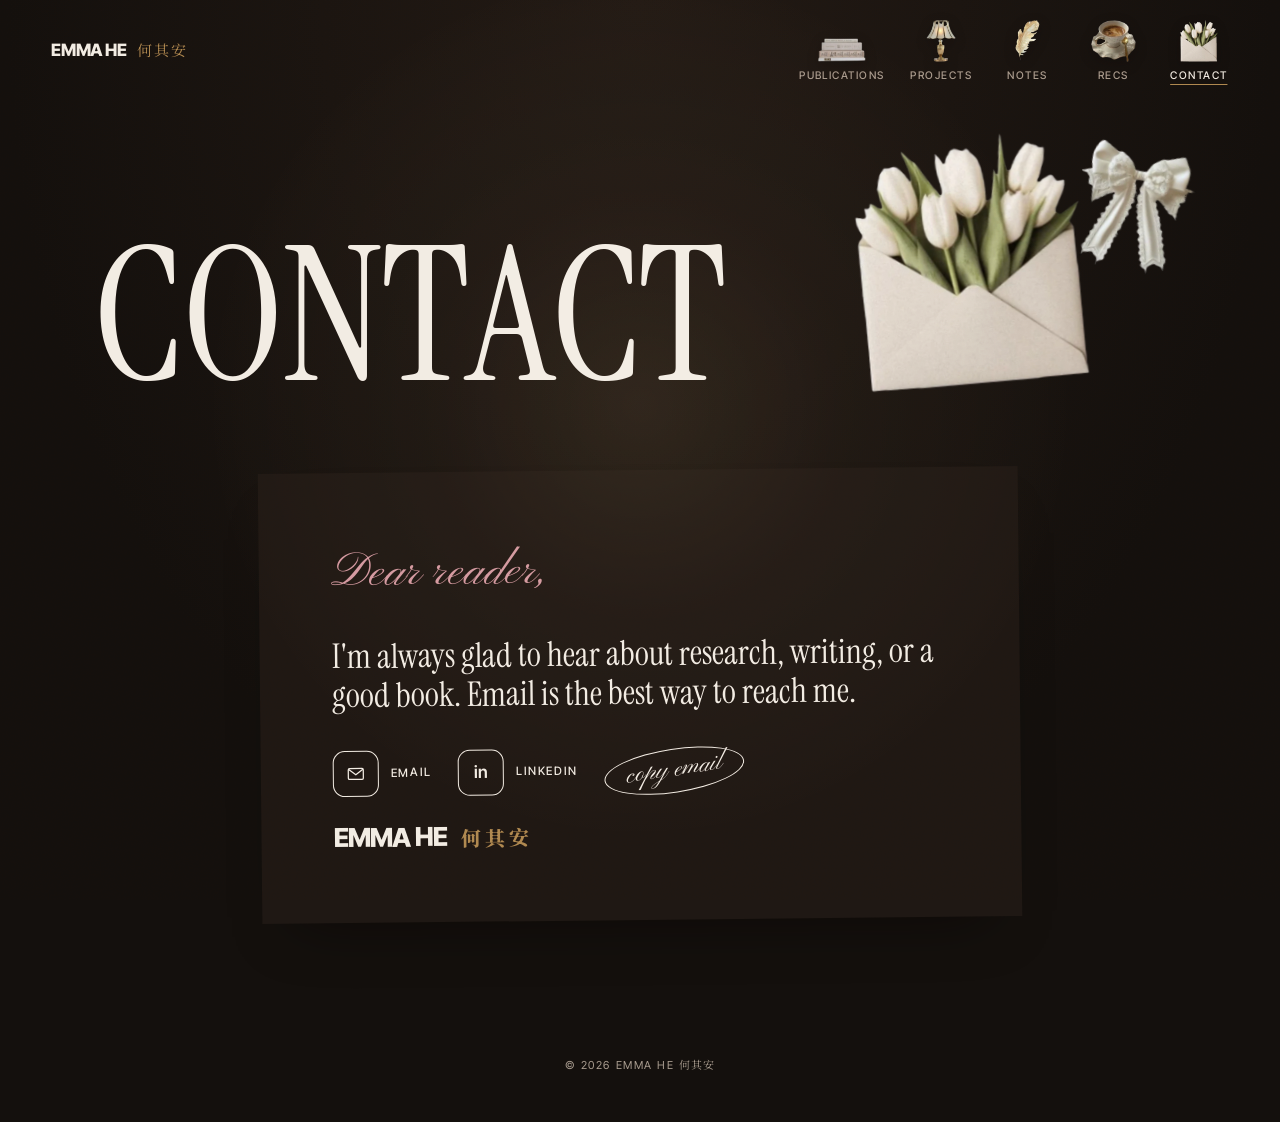
==== commit cd789c66: "Restyle after the reference sites: bold name, serif capitals, near-black - Name set in a bold, tight" ====
--- a/contact.html
+++ b/contact.html
@@ -8,7 +8,7 @@
   <link rel="icon" href="assets/favicon.svg" type="image/svg+xml">
   <link rel="preconnect" href="https://fonts.googleapis.com">
   <link rel="preconnect" href="https://fonts.gstatic.com" crossorigin>
-  <link rel="stylesheet" href="https://fonts.googleapis.com/css2?family=Bodoni+Moda:ital,opsz,wght@0,6..96,400..700;1,6..96,400..700&family=EB+Garamond:ital,wght@0,400..600;1,400..600&family=Noto+Serif+SC:wght@400;600&family=Pinyon+Script&display=swap">
+  <link rel="stylesheet" href="https://fonts.googleapis.com/css2?family=Instrument+Serif:ital@0;1&family=Inter+Tight:wght@400;500;600;800&family=Noto+Serif+SC:wght@400;600&family=Pinyon+Script&display=swap">
   <link rel="stylesheet" href="css/site.css">
 </head>
 <body data-page="contact">
--- a/css/site.css
+++ b/css/site.css
@@ -1,10 +1,11 @@
 /* Emma He 何其安: site styles.
-   Palette: velvet cocoa cover, pearl pages, with blush and sage borrowed
-   from the pink-and-green references, and gilt for the fine details. */
+   Near-black espresso pages, ivory type, with blush, sage and gilt as small
+   accents. Tall serif capitals for headings, a tight grotesk for the name
+   and small labels, script for handwritten notes. */
 
 :root {
-  --velvet: #2b1e18;
-  --velvet-2: #3a2a21;
+  --velvet: #14100d;
+  --velvet-2: #221a15;
   --walnut: #3d2b22;
   --cocoa: #6e5244;
   --pearl: #f3eae2;
@@ -18,9 +19,10 @@
   --gilt-soft: #d8bd8c;
   --on-dark: #f1e6da;
 
-  --display: "Bodoni Moda", "Noto Serif SC", Didot, "Times New Roman", serif;
-  --text: "EB Garamond", "Noto Serif SC", Garamond, Georgia, serif;
-  --script: "Pinyon Script", "EB Garamond", cursive;
+  --display: "Instrument Serif", "Noto Serif SC", Didot, "Times New Roman", serif;
+  --text: "Instrument Serif", "Noto Serif SC", Georgia, serif;
+  --sans: "Inter Tight", "Noto Sans SC", system-ui, sans-serif;
+  --script: "Pinyon Script", "Instrument Serif", cursive;
   --zh: "Noto Serif SC", "Songti SC", serif;
 
   --ease: cubic-bezier(0.22, 1, 0.36, 1);
@@ -32,10 +34,10 @@
    roles (walnut = text, pearl = page, paper = surfaces) with dark values. */
 body:not(.studio),
 .ed-stage {
-  --walnut: #efe5da;
-  --cocoa: #b9a391;
-  --pearl: #221812;
-  --paper: #2e211a;
+  --walnut: #f2ece4;
+  --cocoa: #aa9d90;
+  --pearl: #14100d;
+  --paper: #1f1814;
   --linen: rgba(239, 229, 218, 0.16);
   --blush: #3a2527;
   --sage: #2f3020;
@@ -61,8 +63,8 @@
   background-attachment: fixed;
   color: var(--walnut);
   font-family: var(--text);
-  font-size: 19px;
-  line-height: 1.6;
+  font-size: 21px;
+  line-height: 1.5;
   overflow-x: clip;
   -webkit-font-smoothing: antialiased;
 }
@@ -93,6 +95,14 @@
   border-radius: 4px;
 }
 
+.label {
+  font-family: var(--sans);
+  font-size: 11.5px;
+  font-weight: 500;
+  letter-spacing: 0.14em;
+  text-transform: uppercase;
+}
+
 .visually-hidden {
   position: absolute;
   width: 1px;
@@ -191,42 +201,41 @@
 
 .bd-cover .bd-name {
   position: absolute;
-  top: 5.2cqw;
-  left: 4.4cqw;
+  top: 2.2cqw;
+  left: 3.4cqw;
   margin: 0;
-  font-family: var(--display);
-  font-weight: 400;
-  font-size: 17cqw;
-  line-height: 0.92;
-  letter-spacing: -0.03em;
+  font-family: var(--sans);
+  font-weight: 800;
+  font-size: 21.5cqw;
+  line-height: 0.86;
+  letter-spacing: -0.055em;
+  text-transform: uppercase;
   color: var(--on-dark);
   white-space: nowrap;
 }
 
 .bd-cover .bd-zh {
   position: absolute;
-  top: 4.4cqw;
-  right: 5cqw;
+  top: 22.4cqw;
+  right: 4.6cqw;
   margin: 0;
-  writing-mode: vertical-rl;
   font-family: var(--zh);
-  font-weight: 600;
-  font-size: 4.6cqw;
-  letter-spacing: 0.3em;
-  color: var(--gilt);
+  font-weight: 400;
+  font-size: 2.6cqw;
+  letter-spacing: 0.45em;
+  color: var(--gilt-soft);
 }
 
 .bd-cover .bd-tagline {
   position: absolute;
-  left: 5.6cqw;
-  bottom: 3.6cqw;
-  width: 24cqw;
+  left: 4.2cqw;
+  top: 22.2cqw;
+  width: 25cqw;
   margin: 0;
-  font-style: italic;
-  font-size: 1.55cqw;
-  line-height: 1.45;
+  font-size: 2.3cqw;
+  line-height: 1.05;
   color: var(--on-dark);
-  opacity: 0.72;
+  opacity: 0.85;
 }
 
 /* on a phone the cover is small; the list below carries the words */
@@ -239,13 +248,14 @@
 /* inner-page masthead backdrop */
 .bd-title .bd-heading {
   position: absolute;
-  left: 4.6cqw;
-  bottom: 3.4cqw;
+  left: 3.6cqw;
+  bottom: 2.6cqw;
   margin: 0;
   font-family: var(--display);
   font-weight: 400;
-  line-height: 0.86;
-  letter-spacing: -0.03em;
+  line-height: 0.8;
+  letter-spacing: -0.01em;
+  text-transform: uppercase;
   color: var(--walnut);
   white-space: nowrap;
 }
@@ -315,34 +325,44 @@
   transform: translate(-50%, -100%);
 }
 
-.tag-flourish {
-  display: block;
-  width: 13cqw;
-  height: 1.6cqw;
-  margin: 0 auto -0.6cqw;
+.tag-oval {
+  position: relative;
+  display: inline-block;
+  padding: 0.6cqw 2.6cqw 0.9cqw;
+  rotate: -6deg;
+}
+
+.tag-ring {
+  position: absolute;
+  inset: 0;
+  width: 100%;
+  height: 100%;
   overflow: visible;
 }
 
-.tag-flourish path {
+.tag-ring path {
   fill: none;
-  stroke: var(--gilt-soft);
-  stroke-width: 1.2;
+  stroke: var(--on-dark);
+  stroke-width: 1.3;
   stroke-linecap: round;
+  vector-effect: non-scaling-stroke;
 }
 
 .tag-name {
   display: block;
   font-family: var(--script);
-  font-size: 3.7cqw;
+  font-size: 3.5cqw;
   line-height: 1.3;
-  padding: 0 1cqw;
 }
 
 .tag-hint {
   display: block;
-  margin-top: -0.3cqw;
-  font-style: italic;
-  font-size: 1.2cqw;
+  margin-top: 0.6cqw;
+  font-family: var(--sans);
+  font-weight: 500;
+  font-size: 0.95cqw;
+  letter-spacing: 0.16em;
+  text-transform: uppercase;
   color: var(--gilt-soft);
 }
 
@@ -350,8 +370,8 @@
   position: absolute;
   width: 1.2cqw;
   height: 1.2cqw;
-  right: -0.4cqw;
-  top: 0.2cqw;
+  right: 0.4cqw;
+  top: -0.4cqw;
   fill: var(--gilt-soft);
 }
 
@@ -426,8 +446,10 @@
 
 .contents .c-hint {
   display: block;
-  font-style: italic;
-  font-size: 16px;
+  font-family: var(--sans);
+  font-size: 11px;
+  letter-spacing: 0.14em;
+  text-transform: uppercase;
   color: var(--gilt-soft);
 }
 
@@ -463,8 +485,11 @@
 }
 
 .spine-home .en {
-  font-family: var(--display);
-  font-size: 24px;
+  font-family: var(--sans);
+  font-weight: 800;
+  font-size: 17px;
+  letter-spacing: -0.02em;
+  text-transform: uppercase;
 }
 
 .spine-home .zh {
@@ -476,22 +501,24 @@
 
 .spine-nav {
   display: flex;
-  align-items: flex-end;
-  gap: clamp(6px, 1.6vw, 22px);
+  align-items: flex-start;
+  gap: clamp(8px, 2vw, 30px);
 }
 
 .spine-nav a {
   position: relative;
   display: grid;
-  place-items: center;
-  width: 54px;
-  height: 52px;
+  justify-items: center;
+  grid-template-rows: 44px auto;
+  gap: 6px;
+  min-width: 60px;
   text-decoration: none;
 }
 
 .spine-nav img {
-  max-width: 50px;
-  max-height: 46px;
+  align-self: end;
+  max-width: 48px;
+  max-height: 42px;
   object-fit: contain;
   filter: drop-shadow(0 4px 6px rgba(6, 3, 2, 0.25));
   transition: transform 0.45s var(--ease);
@@ -503,33 +530,26 @@
 }
 
 .spine-nav .lbl {
-  position: absolute;
-  top: 100%;
-  left: 50%;
-  translate: -50% 0;
-  font-family: var(--script);
-  font-size: 24px;
-  line-height: 1;
+  font-family: var(--sans);
+  font-size: 10.5px;
+  font-weight: 500;
+  letter-spacing: 0.14em;
+  text-transform: uppercase;
   white-space: nowrap;
-  color: var(--rosewood);
-  clip-path: inset(0 100% 0 0);
-  transition: clip-path 0.5s var(--ease);
-  pointer-events: none;
+  color: var(--cocoa);
+  transition: color 0.3s;
 }
 
 .spine-nav a:hover .lbl,
-.spine-nav a:focus-visible .lbl {
-  clip-path: inset(0 0 0 0);
-}
-
-.spine-nav a[aria-current="page"]::after {
-  content: "";
-  position: absolute;
-  bottom: -6px;
-  width: 5px;
-  height: 5px;
-  border-radius: 50%;
-  background: var(--gilt);
+.spine-nav a:focus-visible .lbl,
+.spine-nav a[aria-current="page"] .lbl {
+  color: var(--walnut);
+}
+
+.spine-nav a[aria-current="page"] .lbl {
+  text-decoration: underline;
+  text-decoration-color: var(--gilt);
+  text-underline-offset: 5px;
 }
 
 .masthead {
@@ -540,10 +560,11 @@
 
 .dek {
   max-width: 1100px;
-  margin: 8px auto 0;
+  margin: 12px auto 0;
   padding: 0 var(--gutter);
   font-style: italic;
-  font-size: 22px;
+  font-size: clamp(24px, 2.6vw, 32px);
+  line-height: 1.15;
   color: var(--cocoa);
 }
 
@@ -556,7 +577,10 @@
 .site-foot {
   padding: 40px var(--gutter) 48px;
   text-align: center;
-  font-size: 16px;
+  font-family: var(--sans);
+  font-size: 11px;
+  letter-spacing: 0.14em;
+  text-transform: uppercase;
   color: var(--cocoa);
 }
 
@@ -575,10 +599,12 @@
   display: inline-flex;
   align-items: center;
   gap: 10px;
-  padding: 10px 22px 11px;
+  padding: 11px 20px;
   border: 1px solid currentColor;
   border-radius: 999px;
-  font: italic 17px/1 var(--text);
+  font: 500 11.5px/1 var(--sans);
+  letter-spacing: 0.14em;
+  text-transform: uppercase;
   color: var(--walnut);
   text-decoration: none;
   background: transparent;
@@ -636,8 +662,8 @@
 
 .diary-index .d-title {
   display: block;
-  font-size: 17px;
-  line-height: 1.3;
+  font-size: 20px;
+  line-height: 1.2;
 }
 
 .diary-page {
@@ -697,12 +723,12 @@
 }
 
 .entry-title {
-  margin: 4px 0 4px;
+  margin: 4px 0 6px;
   font-family: var(--display);
   font-weight: 400;
-  font-size: clamp(32px, 4.4vw, 52px);
-  line-height: 1.05;
-  letter-spacing: -0.015em;
+  font-size: clamp(38px, 5vw, 62px);
+  line-height: 0.95;
+  text-transform: uppercase;
 }
 
 .entry-aside {
@@ -714,7 +740,7 @@
 /* ruled paper: one rule per line of text */
 .entry-body {
   max-width: 62ch;
-  font-size: 20px;
+  font-size: 22px;
   line-height: 1.65em;
   background-image: repeating-linear-gradient(
     to bottom,
@@ -738,7 +764,9 @@
   border: 0;
   background: none;
   padding: 4px 0;
-  font: italic 17px var(--text);
+  font: 500 11.5px var(--sans);
+  letter-spacing: 0.14em;
+  text-transform: uppercase;
   color: var(--cocoa);
   cursor: pointer;
   text-decoration: underline;
@@ -764,11 +792,13 @@
   display: flex;
   align-items: baseline;
   gap: 8px;
-  padding: 12px 22px 14px;
+  padding: 14px 22px 15px;
   border: 0;
   border-radius: 16px 16px 0 0;
   background: var(--tab, var(--linen));
-  font: 400 19px var(--display);
+  font: 500 11.5px var(--sans);
+  letter-spacing: 0.14em;
+  text-transform: uppercase;
   color: var(--walnut);
   cursor: pointer;
   transform: translateY(6px);
@@ -838,9 +868,10 @@
 }
 
 .book .bk-author {
-  font-family: var(--text);
-  font-style: italic;
-  font-size: 13px;
+  font-family: var(--sans);
+  font-size: 10px;
+  letter-spacing: 0.12em;
+  text-transform: uppercase;
   opacity: 0.8;
   margin-top: 12px;
 }
@@ -853,7 +884,7 @@
 .book-card h3,
 .rec-title {
   margin: 0;
-  font: 400 clamp(26px, 3vw, 34px) / 1.1 var(--display);
+  font: 400 clamp(30px, 3.4vw, 42px) / 1 var(--display);
 }
 
 .byline {
@@ -925,14 +956,16 @@
 }
 
 .tracks li::before {
-  content: counter(track);
-  font-style: italic;
+  content: "(" counter(track, decimal-leading-zero) ")";
+  font-family: var(--sans);
+  font-size: 12px;
+  letter-spacing: 0.08em;
   color: var(--olive);
   padding-top: 4px;
 }
 
 .tracks .t-title {
-  font: 400 24px/1.15 var(--display);
+  font: 400 30px/1.05 var(--display);
 }
 
 .tracks .t-artist {
@@ -983,7 +1016,7 @@
 }
 
 .clip .rec-title {
-  font-size: 26px;
+  font-size: 30px;
 }
 
 /* restaurants: a menu card */
@@ -1018,7 +1051,7 @@
 }
 
 .dish-name {
-  font: 400 22px/1.2 var(--display);
+  font: 400 28px/1.1 var(--display);
 }
 
 .dish-line .leader {
@@ -1043,46 +1076,101 @@
 }
 
 .rec-link {
-  font-style: italic;
-  font-size: 16px;
+  font-family: var(--sans);
+  font-size: 11px;
+  letter-spacing: 0.14em;
+  text-transform: uppercase;
   color: var(--cocoa);
   text-decoration-color: var(--gilt-soft);
   text-underline-offset: 4px;
 }
 
-/* ---------- projects ---------- */
-.specimens {
+/* ---------- projects: numbered rows ---------- */
+.studies {
+  margin: 0;
+  padding: 0;
+  list-style: none;
+  counter-reset: study;
+}
+
+.study {
+  counter-increment: study;
   display: grid;
-  gap: clamp(64px, 10vw, 120px);
-}
-
-.specimen {
-  display: grid;
-  grid-template-columns: 5fr 7fr;
-  gap: clamp(28px, 6vw, 80px);
+  grid-template-columns: minmax(0, 7fr) minmax(0, 4fr);
+  gap: clamp(28px, 6vw, 88px);
   align-items: center;
-}
-
-.specimen:nth-child(even) {
-  grid-template-columns: 7fr 5fr;
-}
-
-.specimen:nth-child(even) .polaroid {
-  order: 2;
-  --tilt: 2.4deg;
+  padding: clamp(40px, 6vw, 72px) 0;
+  border-top: 1px solid var(--rule);
+}
+
+.study:last-child {
+  border-bottom: 1px solid var(--rule);
+}
+
+.study-head {
+  display: flex;
+  justify-content: space-between;
+  align-items: baseline;
+  gap: 24px;
+}
+
+.study-head::after {
+  content: "(" counter(study, decimal-leading-zero) ")";
+  font: 400 clamp(26px, 3vw, 40px) / 1 var(--display);
+  color: var(--cocoa);
+}
+
+.study .kicker {
+  margin: 0 0 10px;
+  color: var(--gilt-soft);
+}
+
+.study h2 {
+  margin: 0;
+  font: 400 clamp(40px, 5.4vw, 72px) / 0.92 var(--display);
+  text-transform: uppercase;
+}
+
+.study .abstract {
+  margin: 20px 0 22px;
+  max-width: 52ch;
+  font-family: var(--sans);
+  font-size: 16px;
+  line-height: 1.6;
+  color: var(--cocoa);
+}
+
+.chips {
+  display: flex;
+  flex-wrap: wrap;
+  gap: 8px;
+  margin: 0 0 24px;
+  padding: 0;
+  list-style: none;
+}
+
+.chips li {
+  padding: 7px 14px;
+  border: 1px solid var(--rule);
+  border-radius: 999px;
 }
 
 .polaroid {
   position: relative;
-  padding: 16px 16px 60px;
+  margin: 0;
+  padding: 14px 14px 54px;
   background: #f3eae2;
-  box-shadow: 0 24px 40px -26px rgba(6, 3, 2, 0.6);
-  transform: rotate(var(--tilt, -2.4deg));
+  box-shadow: 0 24px 40px -22px rgba(0, 0, 0, 0.8);
+  transform: rotate(var(--tilt, 3deg));
   transition: transform 0.6s var(--ease);
 }
 
+.study:nth-child(even) .polaroid {
+  --tilt: -3deg;
+}
+
 .polaroid:hover {
-  transform: rotate(0deg) scale(1.02);
+  transform: rotate(0deg) scale(1.03);
 }
 
 .polaroid::before {
@@ -1090,10 +1178,10 @@
   position: absolute;
   top: -14px;
   left: 50%;
-  width: 110px;
-  height: 30px;
+  width: 96px;
+  height: 28px;
   translate: -50% 0;
-  rotate: 4deg;
+  rotate: -4deg;
   background: rgba(201, 166, 107, 0.75);
   z-index: 1;
 }
@@ -1102,48 +1190,30 @@
   display: grid;
   place-items: center;
   aspect-ratio: 4 / 5;
-  background: var(--ph, var(--blush));
+  background: var(--ph, #e9cdc7);
   overflow: hidden;
 }
 
-.specimen:nth-child(even) .ph {
-  --ph: var(--sage);
+.study:nth-child(even) .ph {
+  --ph: #c6c8a3;
 }
 
 .polaroid .ph img {
   width: 64%;
   max-height: 80%;
   object-fit: contain;
-  filter: drop-shadow(0 14px 16px rgba(6, 3, 2, 0.35));
+  filter: drop-shadow(0 14px 16px rgba(61, 43, 34, 0.35));
 }
 
 .polaroid .cap {
   position: absolute;
   left: 0;
   right: 0;
-  bottom: 14px;
+  bottom: 12px;
   text-align: center;
   font-family: var(--script);
-  font-size: 28px;
+  font-size: 26px;
   color: #3d2b22;
-}
-
-.specimen .meta {
-  margin: 0 0 6px;
-  font-style: italic;
-  color: var(--cocoa);
-}
-
-.specimen h2 {
-  margin: 0 0 18px;
-  font: 400 clamp(32px, 4vw, 48px) / 1.05 var(--display);
-  letter-spacing: -0.015em;
-}
-
-.specimen .abstract {
-  margin: 0 0 24px;
-  max-width: 56ch;
-  font-size: 20px;
 }
 
 /* ---------- publications ---------- */
@@ -1162,7 +1232,8 @@
 }
 
 .empty p {
-  font-size: 21px;
+  font-size: 24px;
+  line-height: 1.3;
 }
 
 .pub-list {
@@ -1187,7 +1258,7 @@
 
 .pub-title {
   margin: 0;
-  font: 400 26px/1.15 var(--display);
+  font: 400 34px/1 var(--display);
 }
 
 .pub-venue {
@@ -1216,7 +1287,8 @@
 }
 
 .letter .note {
-  font-size: 22px;
+  font-size: clamp(26px, 3vw, 34px);
+  line-height: 1.15;
 }
 
 .letter-actions {
@@ -1227,91 +1299,80 @@
   margin: 36px 0 28px;
 }
 
-.seal-btn {
-  display: inline-flex;
-  align-items: center;
-  gap: 14px;
-  padding: 0 24px 0 0;
-  border: 0;
-  border-radius: 999px;
-  background: var(--walnut);
-  color: var(--pearl);
-  font: italic 19px/1 var(--text);
-  text-decoration: none;
-  cursor: pointer;
-  transition: background 0.3s;
-}
-
-.seal-btn:hover {
-  background: var(--rosewood);
-}
-
-.seal {
-  display: grid;
-  place-items: center;
-  width: 58px;
-  height: 58px;
-  margin: -3px 0 -3px -3px;
-  border-radius: 46% 54% 50% 50% / 52% 48% 52% 48%;
-  background: radial-gradient(circle at 35% 30%, #c27a83, var(--rosewood) 45%, #6f3a41);
-  box-shadow: inset 0 0 0 5px rgba(0, 0, 0, 0.12), inset 0 0 0 7px rgba(255, 255, 255, 0.12), 0 4px 10px rgba(0, 0, 0, 0.3);
-  font: italic 26px/1 var(--display);
-  color: #f6dfe0;
-  transition: transform 0.5s var(--ease);
-}
-
-.seal-btn:hover .seal {
-  transform: rotate(-18deg) scale(0.94);
-}
-
-.card-btn {
+.icon-link {
   display: inline-flex;
   align-items: center;
   gap: 12px;
-  padding: 12px 22px 12px 14px;
-  border: 1px solid var(--gilt);
-  border-radius: 4px;
-  background: var(--pearl);
+  padding: 0;
+  border: 0;
+  background: none;
   color: var(--walnut);
-  font: 400 19px/1 var(--display);
   text-decoration: none;
-  box-shadow: 3px 3px 0 var(--linen);
-  transition: transform 0.45s var(--ease), box-shadow 0.45s var(--ease);
-}
-
-.card-btn .mono {
+  cursor: pointer;
+}
+
+.icon-link .ic {
   display: grid;
   place-items: center;
-  width: 34px;
-  height: 34px;
-  border-radius: 50%;
-  border: 1px solid var(--gilt);
-  font: italic 17px/1 var(--display);
-  color: var(--gilt);
-}
-
-.card-btn:hover {
-  transform: translate(-2px, -3px) rotate(-1.5deg);
-  box-shadow: 7px 8px 0 var(--linen);
-}
-
-.text-btn {
+  width: 46px;
+  height: 46px;
+  border: 1px solid var(--walnut);
+  border-radius: 12px;
+  font: 600 17px/1 var(--sans);
+  transition: background 0.3s, color 0.3s, transform 0.45s var(--ease);
+}
+
+.icon-link .ic svg {
+  width: 20px;
+  height: 20px;
+  fill: none;
+  stroke: currentColor;
+  stroke-width: 1.5;
+  stroke-linejoin: round;
+}
+
+.icon-link:hover .ic,
+.icon-link:focus-visible .ic {
+  background: var(--walnut);
+  color: var(--pearl);
+  transform: rotate(-6deg);
+}
+
+/* a hand-drawn oval, like a sticker on a page */
+.sticker {
+  position: relative;
+  display: inline-grid;
+  place-items: center;
+  padding: 8px 22px 10px;
   border: 0;
   background: none;
-  padding: 0;
-  font: italic 17px var(--text);
-  color: var(--cocoa);
-  text-decoration: underline;
-  text-decoration-color: var(--gilt-soft);
-  text-underline-offset: 4px;
+  color: var(--walnut);
+  font: 400 26px/1 var(--script);
+  rotate: -8deg;
   cursor: pointer;
+  transition: rotate 0.45s var(--ease);
+}
+
+.sticker::before {
+  content: "";
+  position: absolute;
+  inset: 0;
+  border: 1px solid currentColor;
+  border-radius: 50%;
+}
+
+.sticker:hover {
+  rotate: 4deg;
 }
 
 .signature {
   margin: 8px 0 0;
-  font-family: var(--display);
-  font-size: 34px;
+  font-family: var(--sans);
+  font-weight: 800;
+  font-size: 26px;
+  letter-spacing: -0.03em;
   line-height: 1;
+  text-transform: uppercase;
 }
 
 .signature .zh {
@@ -1331,7 +1392,9 @@
   border-radius: 999px;
   background: var(--walnut);
   color: var(--pearl);
-  font-style: italic;
+  font: 500 12px/1.4 var(--sans);
+  letter-spacing: 0.12em;
+  text-transform: uppercase;
   z-index: 95;
   opacity: 0;
   transition: opacity 0.3s;
@@ -1347,7 +1410,8 @@
   max-width: 1500px;
   margin: 24px auto 0;
   padding: 0 var(--gutter);
-  font: 400 clamp(36px, 6vw, 72px) / 1 var(--display);
+  font: 400 clamp(44px, 8vw, 110px) / 0.9 var(--display);
+  text-transform: uppercase;
 }
 
 .custom-stage {
@@ -1366,7 +1430,9 @@
   border-radius: 999px;
   background: var(--rosewood);
   color: var(--pearl);
-  font: italic 15px var(--text);
+  font: 500 11px var(--sans);
+  letter-spacing: 0.12em;
+  text-transform: uppercase;
   box-shadow: 0 6px 18px rgba(0, 0, 0, 0.2);
 }
 
@@ -1391,9 +1457,12 @@
     justify-content: space-between;
     padding-bottom: 20px;
   }
+  .spine-nav a {
+    min-width: 0;
+  }
   .spine-nav .lbl {
-    clip-path: none;
-    font-size: 18px;
+    font-size: 9px;
+    letter-spacing: 0.1em;
   }
   .diary {
     grid-template-columns: 1fr;
@@ -1417,19 +1486,15 @@
     border-bottom: 2px solid var(--gilt);
   }
   .record,
-  .specimen,
-  .specimen:nth-child(even) {
+  .study {
     grid-template-columns: 1fr;
   }
   .record .vinyl {
     width: 60%;
     margin: 0 auto;
   }
-  .specimen:nth-child(even) .polaroid {
-    order: 0;
-  }
   .polaroid {
-    width: 82%;
+    width: 72%;
     margin: 0 auto;
   }
   .pub-list li {
